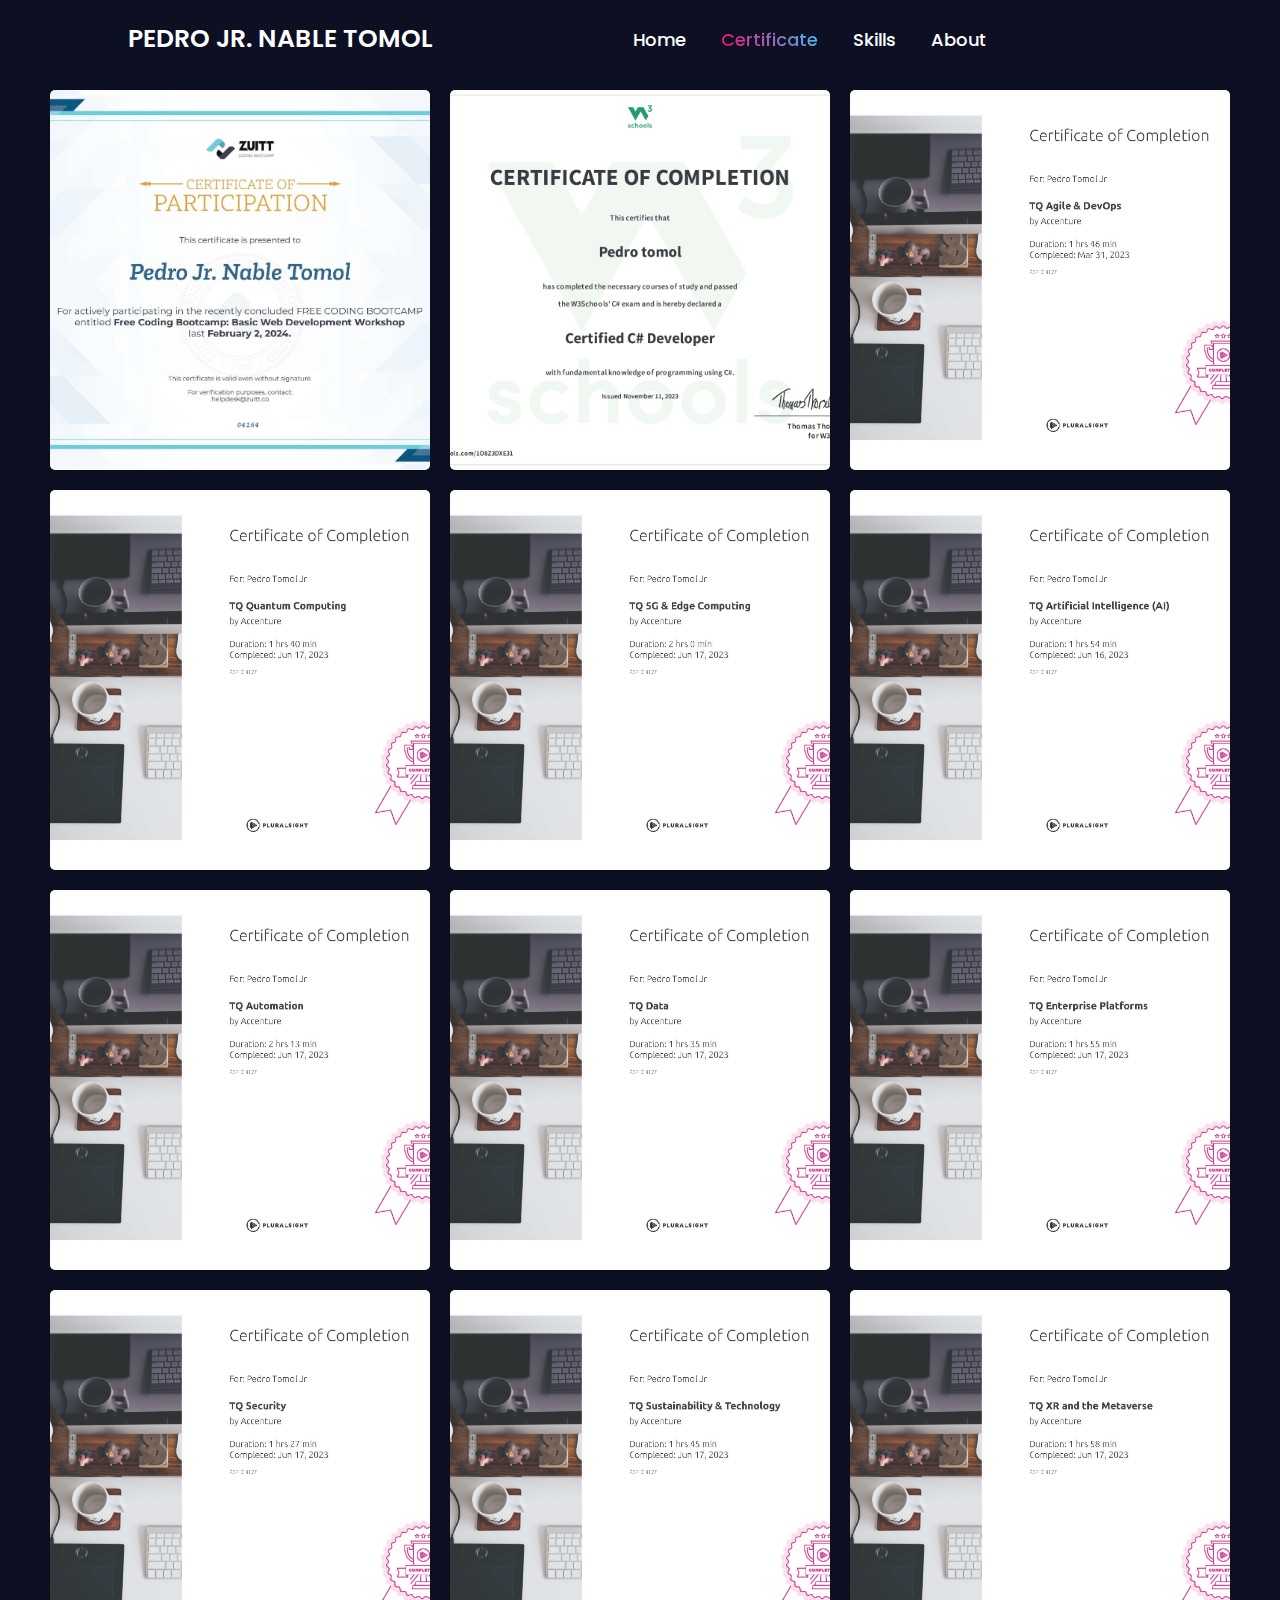
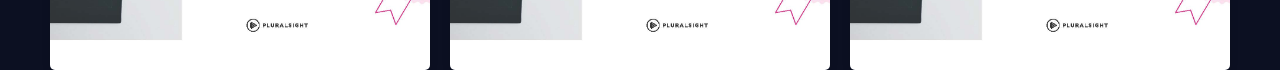
==== certificate.html @ eb7fc715 "almost done" ====
<!DOCTYPE html>
<html>
<head>
	<meta charset="utf-8">
	<meta name="viewport" content="width=device-width, initial-scale=1">
	<title>Pedro Jr. Nable Tomol | Portfolio</title>
	<link rel="stylesheet" type="text/css" href="certificate.css">
	<link href='https://unpkg.com/boxicons@2.1.4/css/boxicons.min.css' rel='stylesheet'>
</head>

<body>

	<header class="header"> 
		<a href="#" class="logo">PEDRO JR. NABLE TOMOL</a>

		<nav class="navbar" id="navbar">

			<a href="index.html">Home</a>
			<!-- <a href="#">Experience</a> -->
			<a href="certificate.html" class="active">Certificate</a>
			<a href="#">Skills</a>
			<!-- <a href="#">Contact</a> -->
			<a href="#">About</a>
		</nav>

		<div class="menu-icon" onclick="toggleMenu()">
			<div class="bar"></div>
			<div class="bar"></div>
			<div class="bar"></div>
		</div>

	</header>

	<div class="picture-container">
		<div class="picture">
			<img src="certificate/ZUITT Free Coding Bootcamp.jpg" alt="Image 1" onclick="openPopup('popup1')">
			<div class="popup" id="popup1">
				<span class="close" onclick="closePopup('popup1')">&times;</span>
				<img src="certificate/ZUITT Free Coding Bootcamp.jpg" alt="Image 1">
			</div>
		</div>
		<div class="picture">
			<img src="certificate/Csharp.jpg" alt="Image 2" onclick="openPopup('popup2')">
			<div class="popup" id="popup2">
				<span class="close" onclick="closePopup('popup2')">&times;</span>
				<img src="certificate/Csharp.jpg" alt="Image 2">
			</div>
		</div>
		<div class="picture">
			<img src="certificate/certificate TQ Agile & DevOps.jpg" alt="Image 3" onclick="openPopup('popup3')">
			<div class="popup" id="popup3">
				<span class="close" onclick="closePopup('popup3')">&times;</span>
				<img src="certificate/certificate TQ Agile & DevOps.jpg" alt="Image 3">
			</div>
		</div>
		<div class="picture">
			<img src="certificate/certificate of Quantum Computing.jpg" alt="Image 4" onclick="openPopup('popup4')">
			<div class="popup" id="popup4">
				<span class="close" onclick="closePopup('popup4')">&times;</span>
				<img src="certificate/certificate of Quantum Computing.jpg" alt="Image 4">
			</div>
		</div>
		<div class="picture">
			<img src="certificate/certificate TQ 5G & Edge Computing.jpg" alt="Image 5" onclick="openPopup('popup5')">
			<div class="popup" id="popup5">
				<span class="close" onclick="closePopup('popup5')">&times;</span>
				<img src="certificate/certificate TQ 5G & Edge Computing.jpg" alt="Image 5">
			</div>
		</div>
		<div class="picture">
			<img src="certificate/certificate TQ Artificial Intelligence (AI).jpg" alt="Image 6" onclick="openPopup('popup6')">
			<div class="popup" id="popup6">
				<span class="close" onclick="closePopup('popup6')">&times;</span>
				<img src="certificate/certificate TQ Artificial Intelligence (AI).jpg" alt="Image 6">
			</div>
		</div>
		<div class="picture">
			<img src="certificate/certificate TQ Automation.jpg" alt="Image 7" onclick="openPopup('popup7')">
			<div class="popup" id="popup7">
				<span class="close" onclick="closePopup('popup7')">&times;</span>
				<img src="certificate/certificate TQ Automation.jpg" alt="Image 7">
			</div>
		</div>
		<div class="picture">
			<img src="certificate/certificate TQ Data.jpg" alt="Image 8" onclick="openPopup('popup8')">
			<div class="popup" id="popup8">
				<span class="close" onclick="closePopup('popup8')">&times;</span>
				<img src="certificate/certificate TQ Data.jpg" alt="Image 8">
			</div>
		</div>
		<div class="picture">
			<img src="certificate/certificate TQ Enterprise Platforms.jpg" alt="Image 9" onclick="openPopup('popup9')">
			<div class="popup" id="popup9">
				<span class="close" onclick="closePopup('popup9')">&times;</span>
				<img src="certificate/certificate TQ Enterprise Platforms.jpg" alt="Image 9">
			</div>
		</div>
		<div class="picture">
			<img src="certificate/certificate TQ Security.jpg" alt="Image 10" onclick="openPopup('popup10')">
			<div class="popup" id="popup10">
				<span class="close" onclick="closePopup('popup10')">&times;</span>
				<img src="certificate/certificate TQ Security.jpg" alt="Image 10">
			</div>
		</div>
		<div class="picture">
			<img src="certificate/certificate TQ Sustainability & Technology.jpg" alt="Image 11" onclick="openPopup('popup11')">
			<div class="popup" id="popup11">
				<span class="close" onclick="closePopup('popup11')">&times;</span>
				<img src="certificate/certificate TQ Sustainability & Technology.jpg" alt="Image 11">
			</div>
		</div>
		<div class="picture">
			<img src="certificate/certificate TQ XR and the Metaverse.jpg" alt="Image 12" onclick="openPopup('popup12')">
			<div class="popup" id="popup12">
				<span class="close" onclick="closePopup('popup12')">&times;</span>
				<img src="certificate/certificate TQ XR and the Metaverse.jpg" alt="Image 12">
			</div>
		</div>
		
	</div>
	<div id="overlay"></div> <!-- Background overlay -->




	


	<script>
		function toggleMenu() {
			var navbar = document.querySelector('.navbar');
			navbar.classList.toggle('active');
		}

		function openPopup(id) {
			document.getElementById(id).style.display = "block";
  			document.getElementById('overlay').style.display = "block"; // Show overlay
 			document.body.style.overflow = "hidden"; // Disable scrolling
 		}

 		function closePopup(id) {
 			document.getElementById(id).style.display = "none";
  			document.getElementById('overlay').style.display = "none"; // Hide overlay
 			document.body.style.overflow = ""; // Enable scrolling
 		}


 	</script>

 </body>
 </html>
---- certificate.css ----
@import url('https://fonts.googleapis.com/css2?family=Poppins:wght@300;400;500;600;700;800;900&display=swap');

* {
  margin: 0;
  padding: 0;
  box-sizing: border-box;
  font-family: 'poppins', sans-serif;
}

body {
  background: #0c1022;
  color: #fff;
}

.header {
  position: fixed;
  top: 0;
  left: 0;
  width: 100%;
  padding: 20px 10%;
  background: #0c1022;
  display: flex;
  justify-content: space-between;
  align-items: center;
  z-index: 100;
}

.logo {
  font-size: 25px; /* Corrected font-size value */
  color: #fff;
  text-decoration: none;
  font-weight: 600;
  pointer-events: none;
  animation: slidetop 1s ease forwards;
}

.navbar {
  display: flex;
  flex-direction: row; /* Stack items horizontally */
  align-items: center;
  justify-content: flex-end; /* Align items to the right side */
}

.navbar a {
  font-size: 18px;
  color: #fff;
  text-decoration: none;
  font-weight: 500;
  margin-left: 35px; /* Adjust as needed */
}

.navbar a.active, .navbar a:hover {
  background: linear-gradient(45deg, #f06, #3cf);
  -webkit-text-fill-color: transparent;
  -webkit-background-clip: text;
} 

/* Add animation keyframes as needed */

/* Picture container */
.picture-container {
  display: grid;
  grid-template-columns: repeat(3, 1fr); /* Three columns with equal width */
  gap: 20px; /* Gap between pictures */
  margin-top: 90px;
  margin-left: 50px;
  margin-right: 50px;
}

/* Picture */
.picture {
  position: relative; /* Relative positioning for absolute positioning of popup */
  width: 100%; /* Full width */
  aspect-ratio: 1 / 1; /* Maintain a square aspect ratio */
  overflow: hidden;
  border-radius: 5px;
  box-shadow: 0 4px 8px rgba(0, 0, 0, 0.1);
}

/* Picture image */
.picture img {
  width: 100%; /* Full width */
  height: 100%; /* Full height */
  object-fit: cover; /* Cover the entire container */
  cursor: pointer; /* Change cursor to pointer on hover */
}

/* Popup */
.popup {
  display: none; /* Initially hidden */
  position: fixed; /* Fixed positioning to overlay on top of content */
  top: 50%;
  left: 50%;
  transform: translate(-50%, -50%);
  background-color: rgba(0, 0, 0, 0.9); /* Semi-transparent black background */
  padding: 20px;
  border-radius: 10px;
  z-index: 9999; /* Ensure popup appears above overlay */
}

/* Close button */
.close {
  color: #FF1505;
  font-weight: 900;
  position: absolute;
  top: -30px;
  right: 1px;
  font-size: 60px;
  cursor: pointer;
}

/* Overlay */
#overlay {
  display: none; /* Initially hidden */
  position: fixed; /* Fixed positioning to cover the entire viewport */
  top: 0;
  left: 0;
  width: 100%;
  height: 100%;
  background-color: rgba(0, 0, 0, 0.5); /* Semi-transparent black overlay */
  z-index: 999; /* Ensure overlay appears above everything except the popup */
  backdrop-filter: blur(5px); /* Apply blur effect to the background */
}


























/* Adjustments for 1024px */
@media (max-width: 1075px) {
  *.navbar a {
    margin-left: 15px; /* Further reduce margin for navigation items */
    font-size: 15px;
  }

  .logo {
    font-size: 15px; /* Further decrease logo font size */

  }


  .home {

    padding: 0 3%;
    transition: .2s;

  }

  .home-content {

    max-width: 500px;
    margin-left: 20px;
    margin-top: -10px;
  }

  .home-content h1  {
    font-size: 45px;
    font-weight: 600;
    line-height: 1.2;
  }

  .home-content h3 {
    font-size: 28px;
    font-weight: 700;
  }

  .home-content p {
    font-size: 13px;
    margin: 10px 0 30px;

  }

  .home-img {
    margin-right: 20px; /* Add distance to the right of the image */
  }

  .home-img {
    width: 320px;
    height: 320px;

  }

  .home-img .glowing-circle {
    position: relative;
    width: 100%;
    height: 100%;

    border-radius: 50%;
    display: flex;
    justify-content: center;
    align-items: center;
  }

  .home-img .glowing-circle::after {
    content: '';
    position: absolute;
    width: 298px;
    height: 298px;

    background: #fff;
    border-radius: 50%;

  }

  .glowing-circle span {
    position: absolute;
    width: 100%;
    height: 100%;
    background: linear-gradient(#f06, #3cf);
    border-radius: 50%;
  }

  .glowing-circle span:nth-child(1) {
    filter: blur(10px);
  }

  .glowing-circle .image {
    position: relative;
    width: 298px;
    height: 298px;

    border-radius: 50%;
    z-index: 1;
    overflow: hidden;
  }

  .image img {
    position: absolute;
    top: 30px;
    left: 50%;
    transform: translateX(-50%);
    max-width: 280px;
    object-fit: cover;
  }
}

@media (max-width: 958px){

  .home-img {
    margin-right: 20px; /* Add distance to the right of the image */
  }

  .home-img {
    width: 250px;
    height: 250px;

  }

  .home-img .glowing-circle {
    position: relative;
    width: 100%;
    height: 100%;

    border-radius: 50%;
    display: flex;
    justify-content: center;
    align-items: center;
  }

  .home-img .glowing-circle::after {
    content: '';
    position: absolute;
    width: 230px;
    height: 230px;

    background: #fff;
    border-radius: 50%;

  }

  .glowing-circle span {
    position: absolute;
    width: 100%;
    height: 100%;
    background: linear-gradient(#f06, #3cf);
    border-radius: 50%;
  }

  .glowing-circle span:nth-child(1) {
    filter: blur(10px);
  }

  .glowing-circle .image {
    position: relative;
    width: 230px;
    height: 230px;

    border-radius: 50%;
    z-index: 1;
    overflow: hidden;
  }

  .image img {
    position: absolute;
    top: 30px;
    left: 50%;
    transform: translateX(-50%);
    max-width: 200px;
    object-fit: cover;
  }

  .home {

    padding: 0 3%;
    transition: .2s;

  }

  .home-content {

    max-width: 500px;
    margin-left: 20px;
    margin-top: -10px;
  }

  .home-content h1  {
    font-size: 26px;
    font-weight: 600;
    line-height: 1.2;
  }

  .home-content h3 {
    font-size: 18px;
    font-weight: 700;
  }

  .home-content p {
    font-size: 15px;
    margin: 10px 0 30px;

  }

  .home-sci a{
    font-size: 15px;

    width: 30px;
    height: 30px;
  }
}

@media (max-width: 802px){
  *.navbar a {
    margin-left: 10px; /* Further reduce margin for navigation items */
    font-size: 13px;
  }

  .logo {
    font-size: 13px; /* Further decrease logo font size */

  }
}

@media (max-width: 735px){
  *.navbar a {
    margin-left: 5px; /* Further reduce margin for navigation items */
    font-size: 13px;
  }

  .logo {
    font-size: 13px; /* Further decrease logo font size */

  }
}



@media (max-width: 688px){
  .navbar{
    display: none;
  }

  .logo {
    font-size: 15px; /* Further decrease logo font size */

  }

  .header {
    position: fixed;
    top: 0;
    left: 0;
    width: 100%;
    padding: 20px 10%;
    background: transparent;
    display: flex;
    justify-content: space-between;
    align-items: center;
    z-index: 100;
    transition: all 0.3s ease; /* Add transition */
  }

  .navbar {
    display: flex;
    flex-direction: column; /* Stack items vertically */
    align-items: center; /* Align items to the start (top) */
    background-color: #0c1022;
    position: absolute;
    top: 100%; /* Initially position below the header */
    left: 0;
    width: 100%;
    padding: 20px 10%;
    opacity: 0; /* Initially hidden */
    pointer-events: none; /* Initially not clickable */
    /*  transition: all 0.3s ease; /* Add transition */*/
  }

  .navbar.active {
    opacity: 1; /* Show navbar */
    top: calc(100% + 20px); /* Move navbar down to be below the header */
    pointer-events: auto; /* Make navbar clickable */
  }

  *.navbar a{
    font-size: 20px;
  }

  .menu-icon {
    display: block;
    cursor: pointer;
  }

  .bar {
    width: 20px;
    height: 2px;
    background-color: #fff;
    margin: 5px 0;
    transition: 0.4s;
  }

  .menu-icon.active .bar:nth-child(1) {
    transform: translateY(8px) rotate(45deg);
  }

  .menu-icon.active .bar:nth-child(2) {
    opacity: 0;
  }

  .menu-icon.active .bar:nth-child(3) {
    transform: translateY(-8px) rotate(-45deg);
  }
}


@media (max-width: 580px){
  .navbar{
    display: none;
  }

  .logo {
    font-size: 15px; /* Further decrease logo font size */

  }

  .home {

    padding: 0 3%;
    transition: .2s;

  }

  .home-content {

    max-width: 500px;
    margin-left: 20px;
    margin-top: -10px;
  }

  .home-content h1  {
    font-size: 22px;
    font-weight: 600;
    line-height: 1.2;
  }

  .home-content h3 {
    font-size: 18px;
    font-weight: 700;
  }

  .home-content p {
    font-size: 10px;
    margin: 10px 0 30px;

  }

  .home-img {
    margin-right: 20px; /* Add distance to the right of the image */
  }

  .home-img {
    width: 145px;
    height: 145px;

  }

  .home-img .glowing-circle {
    position: relative;
    width: 100%;
    height: 100%;

    border-radius: 50%;
    display: flex;
    justify-content: center;
    align-items: center;
  }

  .home-img .glowing-circle::after {
    content: '';
    position: absolute;
    width: 140px;
    height: 140px;

    background: #fff;
    border-radius: 50%;

  }

  .glowing-circle span {
    position: absolute;
    width: 100%;
    height: 100%;
    background: linear-gradient(#f06, #3cf);
    border-radius: 50%;
  }

  .glowing-circle span:nth-child(1) {
    filter: blur(10px);
  }

  .glowing-circle .image {
    position: relative;
    width: 140px;
    height: 140px;

    border-radius: 50%;
    z-index: 1;
    overflow: hidden;
  }

  .image img {
    position: absolute;
    top: 30px;
    left: 50%;
    transform: translateX(-50%);
    max-width: 126px;
    object-fit: cover;
  }


  .header {
    position: fixed;
    top: 0;
    left: 0;
    width: 100%;
    padding: 20px 10%;
    background: transparent;
    display: flex;
    justify-content: space-between;
    align-items: center;
    z-index: 100;
    transition: all 0.3s ease; /* Add transition */
  }

  .navbar {
    display: flex;
    flex-direction: column; /* Stack items vertically */
    align-items: center; /* Align items to the start (top) */
    background-color: #0c1022;
    position: absolute;
    top: 100%; /* Initially position below the header */
    left: 0;
    width: 100%;
    padding: 20px 10%;
    opacity: 0; /* Initially hidden */
    pointer-events: none; /* Initially not clickable */
    /*  transition: all 0.3s ease; /* Add transition */*/
  }

  .navbar.active {
    opacity: 1; /* Show navbar */
    top: calc(100% + 10px); /* Move navbar down to be below the header */
    pointer-events: auto; /* Make navbar clickable */
  }

  *.navbar a{
    font-size: 20px;
  }

  .menu-icon {
    display: block;
    cursor: pointer;
  }

  .bar {
    width: 20px;
    height: 3px;
    background-color: #fff;
    margin: 5px 0;
    transition: 0.4s;
  }

  .menu-icon.active .bar:nth-child(1) {
    transform: translateY(8px) rotate(45deg);
  }

  .menu-icon.active .bar:nth-child(2) {
    opacity: 0;
  }

  .menu-icon.active .bar:nth-child(3) {
    transform: translateY(-8px) rotate(-45deg);
  }
}
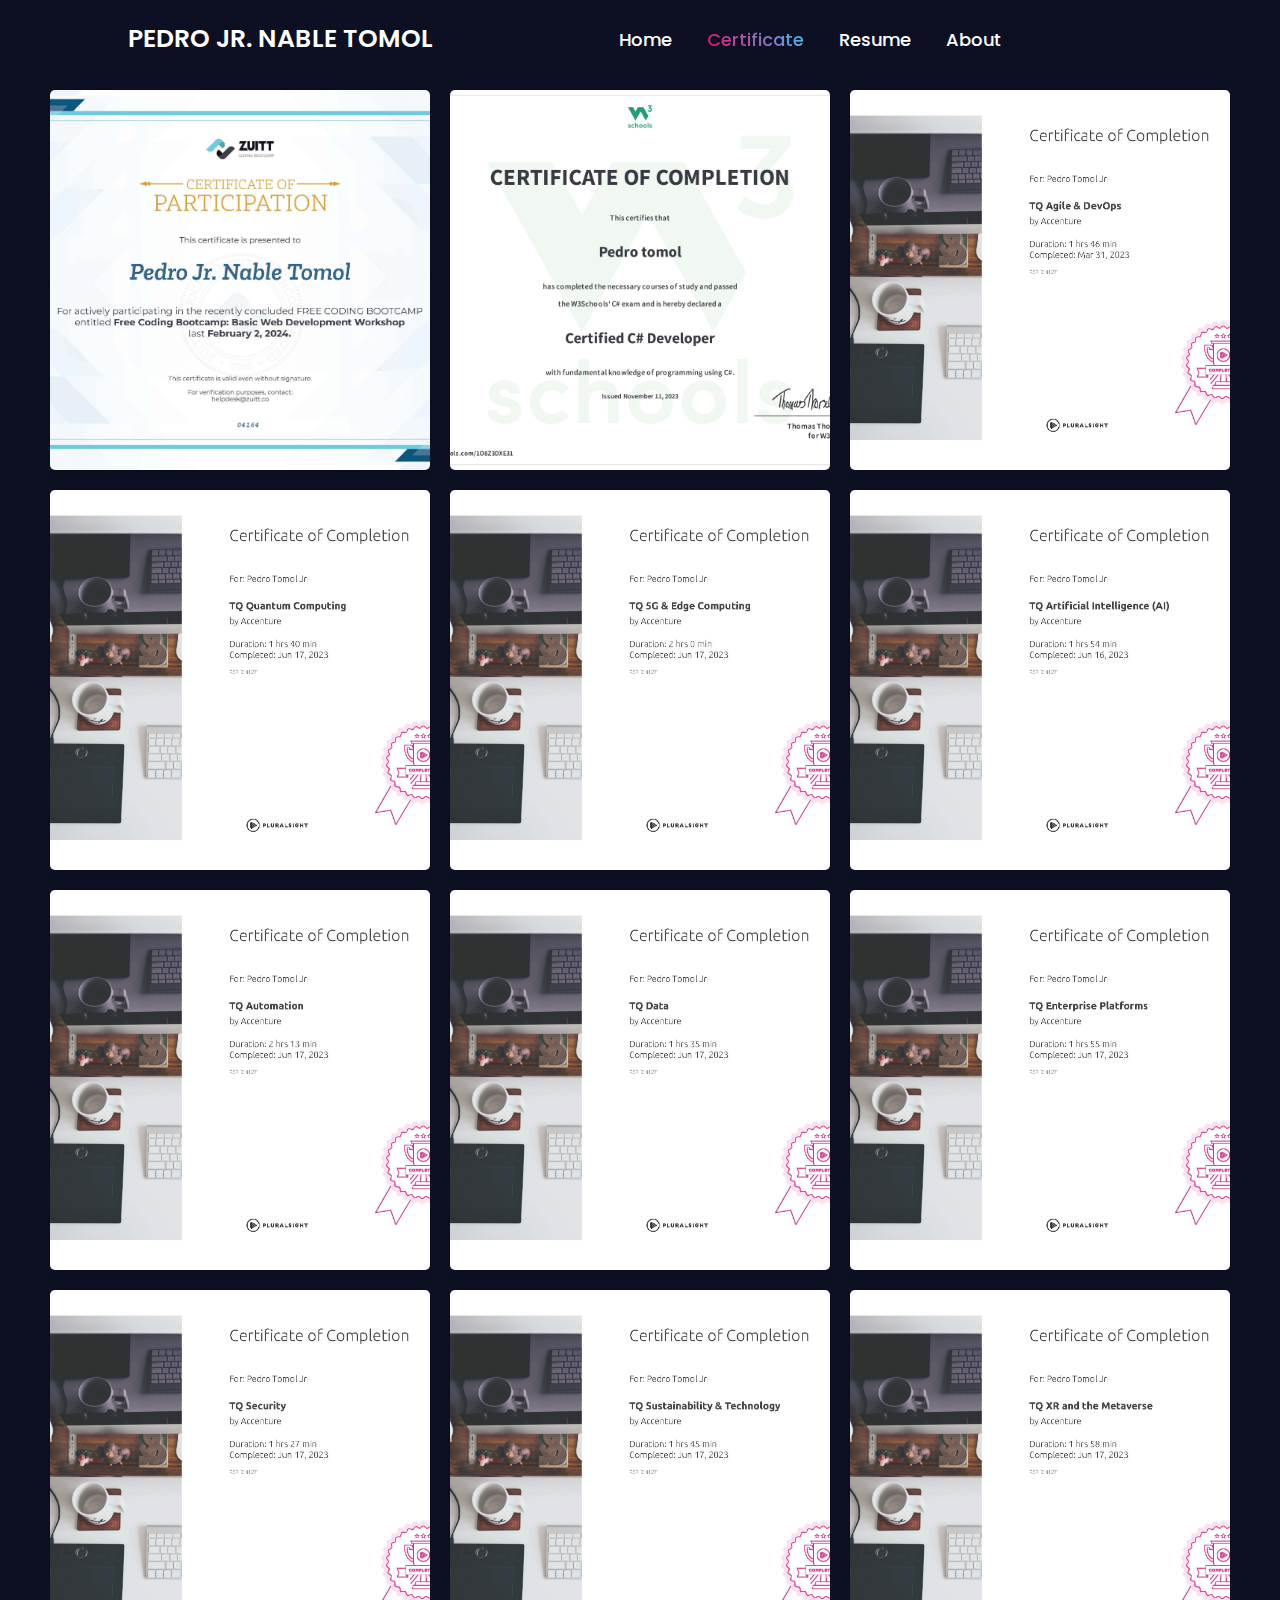
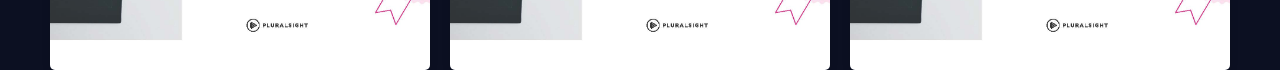
==== commit 12453c47: "newest update" ====
--- a/certificate.html
+++ b/certificate.html
@@ -18,7 +18,7 @@
 			<a href="index.html">Home</a>
 			<!-- <a href="#">Experience</a> -->
 			<a href="certificate.html" class="active">Certificate</a>
-			<a href="#">Skills</a>
+			<a href="Resume.pdf" download="Resume" target="_blank">Resume</a>
 			<!-- <a href="#">Contact</a> -->
 			<a href="#">About</a>
 		</nav>
--- a/certificate.css
+++ b/certificate.css
@@ -75,6 +75,7 @@
   overflow: hidden;
   border-radius: 5px;
   box-shadow: 0 4px 8px rgba(0, 0, 0, 0.1);
+
 }
 
 /* Picture image */
@@ -83,7 +84,14 @@
   height: 100%; /* Full height */
   object-fit: cover; /* Cover the entire container */
   cursor: pointer; /* Change cursor to pointer on hover */
-}
+
+}
+
+
+
+/* Adjust brightness and contrast on hover to create a hover effect */
+
+
 
 /* Popup */
 .popup {
@@ -458,175 +466,12 @@
   .menu-icon.active .bar:nth-child(3) {
     transform: translateY(-8px) rotate(-45deg);
   }
-}
-
-
-@media (max-width: 580px){
-  .navbar{
-    display: none;
-  }
-
-  .logo {
-    font-size: 15px; /* Further decrease logo font size */
-
-  }
-
-  .home {
-
-    padding: 0 3%;
-    transition: .2s;
-
-  }
-
-  .home-content {
-
-    max-width: 500px;
-    margin-left: 20px;
-    margin-top: -10px;
-  }
-
-  .home-content h1  {
-    font-size: 22px;
-    font-weight: 600;
-    line-height: 1.2;
-  }
-
-  .home-content h3 {
-    font-size: 18px;
-    font-weight: 700;
-  }
-
-  .home-content p {
-    font-size: 10px;
-    margin: 10px 0 30px;
-
-  }
-
-  .home-img {
-    margin-right: 20px; /* Add distance to the right of the image */
-  }
-
-  .home-img {
-    width: 145px;
-    height: 145px;
-
-  }
-
-  .home-img .glowing-circle {
-    position: relative;
-    width: 100%;
-    height: 100%;
-
-    border-radius: 50%;
-    display: flex;
-    justify-content: center;
-    align-items: center;
-  }
-
-  .home-img .glowing-circle::after {
-    content: '';
-    position: absolute;
-    width: 140px;
-    height: 140px;
-
-    background: #fff;
-    border-radius: 50%;
-
-  }
-
-  .glowing-circle span {
-    position: absolute;
-    width: 100%;
-    height: 100%;
-    background: linear-gradient(#f06, #3cf);
-    border-radius: 50%;
-  }
-
-  .glowing-circle span:nth-child(1) {
-    filter: blur(10px);
-  }
-
-  .glowing-circle .image {
-    position: relative;
-    width: 140px;
-    height: 140px;
-
-    border-radius: 50%;
-    z-index: 1;
-    overflow: hidden;
-  }
-
-  .image img {
-    position: absolute;
-    top: 30px;
-    left: 50%;
-    transform: translateX(-50%);
-    max-width: 126px;
-    object-fit: cover;
-  }
-
-
-  .header {
-    position: fixed;
-    top: 0;
-    left: 0;
-    width: 100%;
-    padding: 20px 10%;
-    background: transparent;
-    display: flex;
-    justify-content: space-between;
-    align-items: center;
-    z-index: 100;
-    transition: all 0.3s ease; /* Add transition */
-  }
-
-  .navbar {
-    display: flex;
-    flex-direction: column; /* Stack items vertically */
-    align-items: center; /* Align items to the start (top) */
-    background-color: #0c1022;
-    position: absolute;
-    top: 100%; /* Initially position below the header */
-    left: 0;
-    width: 100%;
-    padding: 20px 10%;
-    opacity: 0; /* Initially hidden */
-    pointer-events: none; /* Initially not clickable */
-    /*  transition: all 0.3s ease; /* Add transition */*/
-  }
-
-  .navbar.active {
-    opacity: 1; /* Show navbar */
-    top: calc(100% + 10px); /* Move navbar down to be below the header */
-    pointer-events: auto; /* Make navbar clickable */
-  }
-
-  *.navbar a{
-    font-size: 20px;
-  }
-
-  .menu-icon {
-    display: block;
-    cursor: pointer;
-  }
-
-  .bar {
-    width: 20px;
-    height: 3px;
-    background-color: #fff;
-    margin: 5px 0;
-    transition: 0.4s;
-  }
-
-  .menu-icon.active .bar:nth-child(1) {
-    transform: translateY(8px) rotate(45deg);
-  }
-
-  .menu-icon.active .bar:nth-child(2) {
-    opacity: 0;
-  }
-
-  .menu-icon.active .bar:nth-child(3) {
-    transform: translateY(-8px) rotate(-45deg);
+
+  /* Popup */
+  .popup {
+   width: 100%; /* Full width */
+  }
+ .close{
+  font-size: 55px;
   }
 }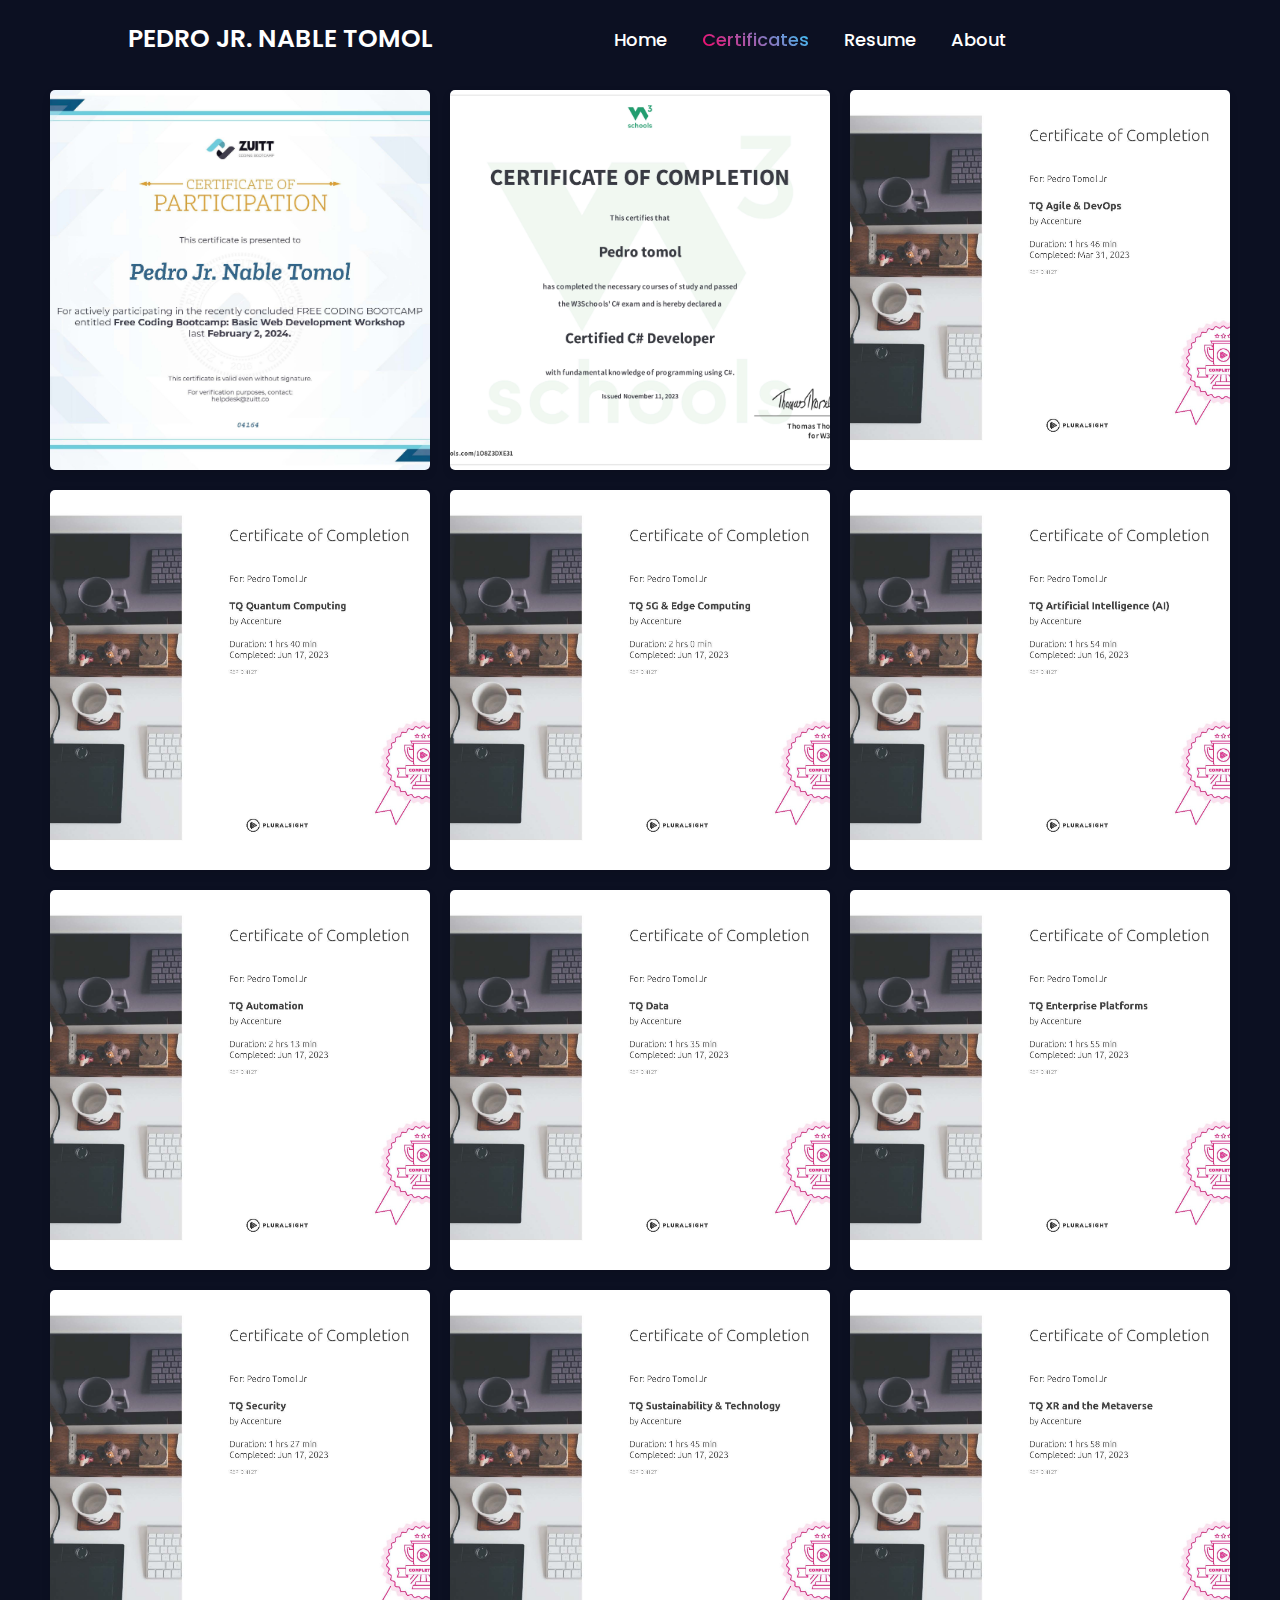
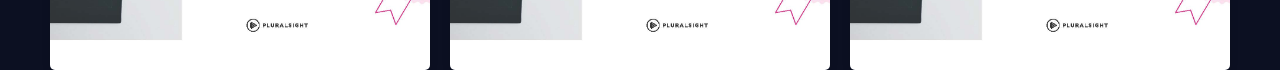
==== commit 9e70895a: "1st trial for final" ====
--- a/certificate.html
+++ b/certificate.html
@@ -17,10 +17,10 @@
 
 			<a href="index.html">Home</a>
 			<!-- <a href="#">Experience</a> -->
-			<a href="certificate.html" class="active">Certificate</a>
+			<a href="certificate.html" class="active">Certificates</a>
 			<a href="Resume.pdf" download="Resume" target="_blank">Resume</a>
 			<!-- <a href="#">Contact</a> -->
-			<a href="#">About</a>
+			<a href="about.html">About</a>
 		</nav>
 
 		<div class="menu-icon" onclick="toggleMenu()">
